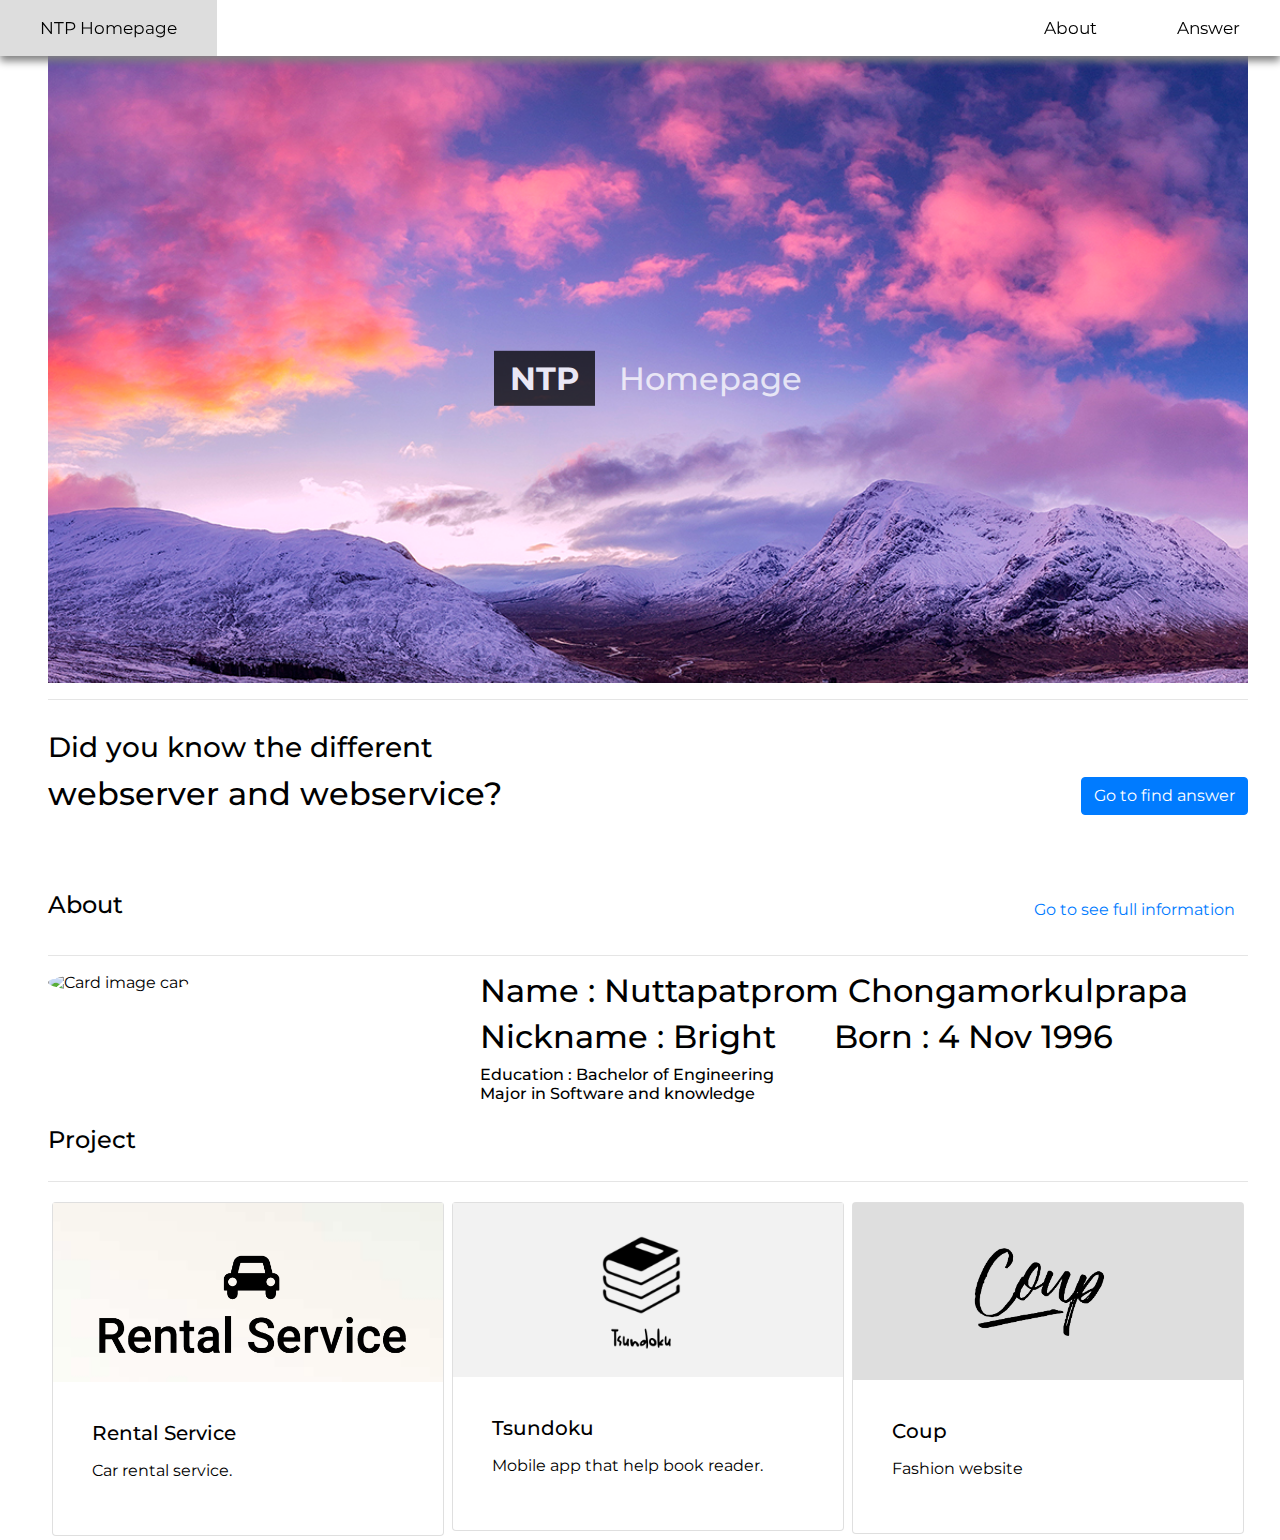
==== index.html @ 05c92454 "done" ====
<!DOCTYPE html>
<html>
<title>NTP Homepage</title>
<meta charset="UTF-8">
<meta name="viewport" content="width=device-width, initial-scale=1">
<link rel="stylesheet" type="text/css" href="homepage.css">
<link href="https://fonts.googleapis.com/css?family=Montserrat" rel="stylesheet">
<body>

<!-- Navbar (sit on top) -->

<!-- Header -->
<div class="topnav  b-flex justify-content-end">
    <a class="mr-auto" href="/index.html">NTP Homepage</a>
    <!-- <a href="/project.html">Project</a> -->
    <a href="/information.html">About</a>
    <a href="/answer.html">Answer</a>
</div>

<!-- Page content -->
<div class="content padding40pxside">
    <div class = "content-main-img bg-main b-flex justify-content-center parallax">
        <h1 class = "centered" >
            <span class = "text-title-main-img"><b class = "text-center">NTP</b></span>
            <span class = "text-title-sub-main-img">Homepage</span>
        </h1>
    </div>
    <hr>
    <div class = " line">
        <div class = "column-6 align-items-center  margin-bottom-55">
            <h2 class = "content-section" id = "answer">Did you know the different</h2>
            <h1> webserver and webservice?</h1>
        </div>
        <div class = "column-6  b-flex align-items-center justify-content-end">
            <a href="/answer.html" class="btn btn-primary">Go to find answer</a>            
        </div>
    </div>
    <!-- About Section -->
    <div class = " b-flex justify-content-between">
        <h3 class = "content-section" id = "about">About</h3>
        <div>
            <a href="/answer.html" class="btn content-section">Go to see full information</a>
        </div>
        
    </div>
    <hr>
    <div class = " line">
        <div class = "column-4">
            <div class = "">
                <img class="profile-image" src="./img/Profile_01.JPG" alt="Card image cap">
            </div>
        </div>
        <div class = "column-8  b-flex align-items-center padding2remside">
            <div class = "container">
                <div class = " line">
                    <div class = "column-12">
                        <h1>Name : Nuttapatprom Chongamorkulprapa</h1>
                    </div>
                </div>
                <div class = " line">
                    <div class = "column-6">
                        <h1>Nickname : Bright</h1>
                    </div>
                    <div class = "column-6">
                        <h1>Born : 4 Nov 1996</h1>
                    </div>
                </div>
                <div class = " line">
                    <div class = "column-6">
                        <h5>Education : Bachelor of Engineering<br>Major in Software and knowledge</h5>
                    </div>
                </div>
            </div>
        </div>
    </div>
    <!-- Project Section -->
    <div class = " b-flex justify-content-between">
        <h3 class = "content-section" id= "project">Project</h3>
        <div>
            <!-- <a href="/answer.html" class="btn content-section">Go to see all of Project</a> -->
        </div>
    </div>
    <hr>
    <div class = " line">
        <div class = "column-4">
            <div class="card">
                <img class="card-img-top" src="./img/RentalService.png" alt="Card image cap">
                <div class="card-block">
                    <h4 class="card-title">Rental Service</h4>
                    <p class="card-text">Car rental service.</p>
                    <!-- <a href="#" class="btn btn-primary">Go somewhere</a> -->
                </div>
            </div>
        </div>
        <div class = "column-4">
            <div class="card">
                <img class="card-img-top" src="./img/Tsundoku.png" alt="Card image cap">
                <div class="card-block">
                    <h4 class="card-title">Tsundoku</h4>
                    <p class="card-text">Mobile app that help book reader.</p>
                    <!-- <a href="#" class="btn btn-primary">Go somewhere</a> -->
                </div>
            </div>
        </div>
        <div class = "column-4">
            <div class="card">
                <img class="card-img-top" src="./img/Coup.png" alt="Card image cap">
                <div class="card-block">
                    <h4 class="card-title">Coup</h4>
                    <p class="card-text">Fashion website</p>
                    <!-- <a href="#" class="btn btn-primary">Go somewhere</a> -->
                </div>
            </div>
        </div>
    </div>
  
  
<!-- End page content -->
</div>

<!-- Footer -->
<footer class="">
  
</footer>
</body>
</html>
---- homepage.css ----
body, html{
    width: 100%;
    height: 100%;
    font-family: 'Montserrat', sans-serif;
}
img {
    vertical-align: middle;
    border-style: none;
}

*, ::after, ::before {
    box-sizing: border-box;
}

hr {
    margin-top: 1rem;
    margin-bottom: 1rem;
    border: 0;
    border-top: 1px solid rgba(0,0,0,.1);
}

a {
    color: #007bff;
    text-decoration: none;
    background-color: transparent;
    -webkit-text-decoration-skip: objects;
}


@media screen and (max-width: 1440px) {
    .content-section{
        margin-top: 15px !important;
    }
    .h1, h1 {
        font-size: 2rem !important;
    }
    
    .h2, h2 {
        font-size: 1.75rem !important;
    }
    
    .h3, h3 {
        font-size: 1.5rem !important;
    }
    
    .h4, h4 {
        font-size: 1.25rem !important;
    }
    
    .h5, h5 {
        font-size: 1rem !important;
    }
}

.btn {
    display: inline-block;
    font-weight: 400;
    text-align: center;
    white-space: nowrap;
    vertical-align: middle;
    -webkit-user-select: none;
    -moz-user-select: none;
    -ms-user-select: none;
    user-select: none;
    border: 1px solid transparent;
    padding: .375rem .75rem;
    font-size: 1rem;
    line-height: 1.5;
    border-radius: .25rem;
    transition: color .15s ease-in-out,background-color .15s ease-in-out,border-color .15s ease-in-out,box-shadow .15s ease-in-out;
}

.btn-primary {
    color: #fff;
    background-color: #007bff;
    border-color: #007bff;
}

.h1, .h2, .h3, .h4, .h5, .h6, h1, h2, h3, h4, h5, h6 {
    margin-bottom: .5rem;
    font-family: inherit;
    font-weight: 500;
    line-height: 1.2;
    color: inherit;
}

h1, h2, h3, h4, h5, h6 {
    margin-top: 0;
    margin-bottom: .5rem;
}

.h1, h1 {
    font-size: 2.5rem;
}

.h2, h2 {
    font-size: 2rem;
}

.h3, h3 {
    font-size: 1.75rem;
}

.h4, h4 {
    font-size: 1.5rem;
}

.h5, h5 {
    font-size: 1.25rem;
}

.b-flex {
    display: -webkit-box!important;
    display: -ms-flexbox!important;
    display: flex!important;
}

.justify-content-center {
    -webkit-box-pack: center!important;
    -ms-flex-pack: center!important;
    justify-content: center!important;
}

.justify-content-end {
    -webkit-box-pack: end!important;
    -ms-flex-pack: end!important;
    justify-content: flex-end!important;
}

.align-items-center {
    -webkit-box-align: center!important;
    -ms-flex-align: center!important;
    align-items: center!important;
}

.justify-content-between {
    -webkit-box-pack: justify!important;
    -ms-flex-pack: justify!important;
    justify-content: space-between!important;
}

.line {
    display: -webkit-box;
    display: -ms-flexbox;
    display: flex;
    -ms-flex-wrap: wrap;
    flex-wrap: wrap;
}

.column-4{
    -webkit-box-flex: 0;
    -ms-flex: 0 0 33.333333%;
    flex: 0 0 33.333333%;
    max-width: 33.333333%;
}

.column-6 {
    -webkit-box-flex: 0;
    -ms-flex: 0 0 50%;
    flex: 0 0 50%;
    max-width: 50%;
}

.column-8{
    -webkit-box-flex: 0;
    -ms-flex: 0 0 66.666667%;
    flex: 0 0 66.666667%;
    max-width: 66.666667%;
}

.column-12{
    -webkit-box-flex: 0;
    -ms-flex: 0 0 100%;
    flex: 0 0 100%;
    max-width: 100%;
}

/* Add a black background color to the top navigation */
.topnav {
    background-color: white;
    z-index: 1;
    width: 100%;
    position: fixed;
    overflow: hidden;
    box-shadow: 0px 5px 8px grey;
    top: 0px;
    left: 0px;
}

/* Style the links inside the navigation bar */
.topnav a {
    float: left;
    color: #f2f2f2;
    text-align: center;
    padding: 18px 40px;
    text-decoration: none;
    font-size: 17px;
}

.topnav a {
    color: black;
}

/* Change the color of links on hover */
.topnav a:hover {
    background-color: #ddd;
    color: black;
}

/* Add a color to the active/current link */
.topnav a.active {
    background-color: #4CAF50;
    color: white;
    
}

.mr-auto, .mx-auto {
    margin-right: auto!important;
}

.content{
    width: 100%;
    height: 100%;
}

.content-main-img{
    /* height: 50%; */
    position: relative;
    text-align: center;
}

.padding40pxside{
    padding-right: 40px;
    padding-left: 40px;
}

.centered {
    position: absolute;
    opacity: 0.75;
    top: 55%;
    left: 50%;
    transform: translate(-50%, -50%);
}
.bg-main{
    width: 100%;
    height: 75%;
    background-image: url('../img/bg-main.jpg');
}

.text-title-main-img{
    padding: 8px 16px !important;
    color: #fff!important;
    background-color: #000!important;
    margin-right: 15px;
}

.text-title-sub-main-img{
    color: #fff!important;
}

.content-section{
    margin-top: 70px;
    margin-bottom:10px;
}

.margin-bottom-55{
    margin-bottom: 55px;
}
.card-block{
    padding: 10%;
}
.card{
    margin: 1%;
    position: relative;
    display: -webkit-box;
    display: -ms-flexbox;
    display: flex;
    -webkit-box-orient: vertical;
    -webkit-box-direction: normal;
    -ms-flex-direction: column;
    flex-direction: column;
    min-width: 0;
    word-wrap: break-word;
    background-color: #fff;
    background-clip: border-box;
    border: 1px solid rgba(0,0,0,.125);
    border-radius: .25rem;
}
.card-img-top{
    width: 100%;
}
.profile-image{
    width: 100%;
    border-radius: 50%; 
}
.half{
    width: 50%;
}
.quarter{
    width: 25%;   
}
.right {
    position: absolute;
    right: 0px;
}
.padding2remside{
    padding: 0px 2rem;
}

.parallax { 
    /* Create the parallax scrolling effect */
    background-attachment: fixed;
    background-position: center;
    background-repeat: no-repeat;
    background-size: cover;
}

.bg-answer-1{
    width: 100%;
    height: 100%;
    background-image: url('../img/bg-answer-1.jpg');
    opacity: 0.85;
}

.bg-answer-2{
    width: 100%;
    height: 100%;
    background-image: url('../img/bg-answer-2.jpg');
    opacity: 0.85;
}

.bg-information-1{
    width: 100%;
    height: 100%;
    background-image: url('../img/bg-information-1.jpg');
}

.bg-information-2{
    width: 100%;
    height: 50%;
    background: bisque;
}

.bg-information-3{
    width: 100%;
    height: 50%;
    background: rgb(126, 195, 255);
}

.bg-information-4{
    width: 100%;
    height: 50%;
    background: rgb(255, 141, 141);
}

.answer-main-text{
    font-size: 3rem !important;
    text-align: center;
    opacity: 1 !important;
    color: #fff!important;
}

.information-main-text{
    font-size: 8rem !important;
    text-align: center;
    opacity: 1 !important;
    color: #fff!important;
}

.server-image{
    width: 100%;
}

.padding10per{
    padding: 3% 5%;
}

.hobbies-img{
    width: 100%
}

.interested-img{
    width: 100%;
}

.life-goal-img{
    width: 100%;
}

.centered-left {
    position: absolute;
    top: 55%;
    left: 20%;
    transform: translate(-50%, -50%);
}
.centered-right {
    position: absolute;
    top: 55%;
    right: 10%;
    transform: translate(-50%, -50%);
}
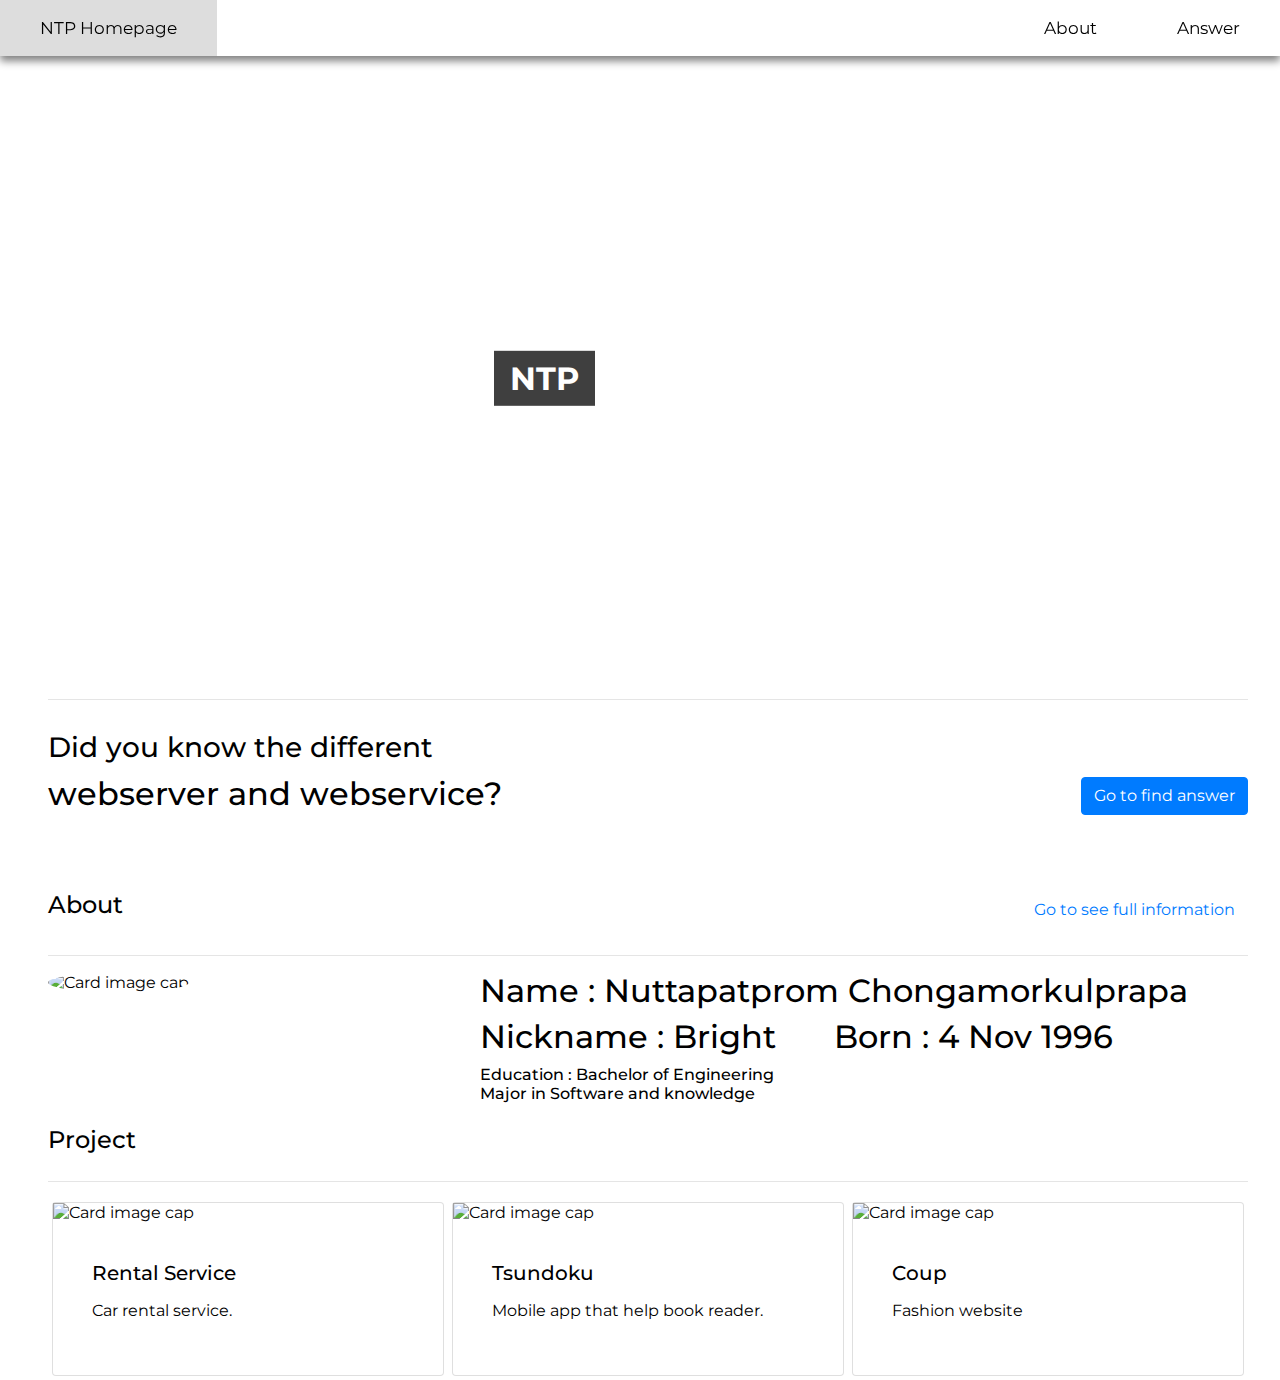
==== commit d1ddaf1b: "change all path" ====
--- a/index.html
+++ b/index.html
@@ -11,10 +11,10 @@
 
 <!-- Header -->
 <div class="topnav  b-flex justify-content-end">
-    <a class="mr-auto" href="/index.html">NTP Homepage</a>
+    <a class="mr-auto" href="index.html">NTP Homepage</a>
     <!-- <a href="/project.html">Project</a> -->
-    <a href="/information.html">About</a>
-    <a href="/answer.html">Answer</a>
+    <a href="information.html">About</a>
+    <a href="answer.html">Answer</a>
 </div>
 
 <!-- Page content -->
@@ -32,14 +32,14 @@
             <h1> webserver and webservice?</h1>
         </div>
         <div class = "column-6  b-flex align-items-center justify-content-end">
-            <a href="/answer.html" class="btn btn-primary">Go to find answer</a>            
+            <a href="answer.html" class="btn btn-primary">Go to find answer</a>            
         </div>
     </div>
     <!-- About Section -->
     <div class = " b-flex justify-content-between">
         <h3 class = "content-section" id = "about">About</h3>
         <div>
-            <a href="/answer.html" class="btn content-section">Go to see full information</a>
+            <a href="answer.html" class="btn content-section">Go to see full information</a>
         </div>
         
     </div>
@@ -47,7 +47,7 @@
     <div class = " line">
         <div class = "column-4">
             <div class = "">
-                <img class="profile-image" src="./img/Profile_01.JPG" alt="Card image cap">
+                <img class="profile-image" src="Profile_01.JPG" alt="Card image cap">
             </div>
         </div>
         <div class = "column-8  b-flex align-items-center padding2remside">
@@ -84,7 +84,7 @@
     <div class = " line">
         <div class = "column-4">
             <div class="card">
-                <img class="card-img-top" src="./img/RentalService.png" alt="Card image cap">
+                <img class="card-img-top" src="RentalService.png" alt="Card image cap">
                 <div class="card-block">
                     <h4 class="card-title">Rental Service</h4>
                     <p class="card-text">Car rental service.</p>
@@ -94,7 +94,7 @@
         </div>
         <div class = "column-4">
             <div class="card">
-                <img class="card-img-top" src="./img/Tsundoku.png" alt="Card image cap">
+                <img class="card-img-top" src="Tsundoku.png" alt="Card image cap">
                 <div class="card-block">
                     <h4 class="card-title">Tsundoku</h4>
                     <p class="card-text">Mobile app that help book reader.</p>
@@ -104,7 +104,7 @@
         </div>
         <div class = "column-4">
             <div class="card">
-                <img class="card-img-top" src="./img/Coup.png" alt="Card image cap">
+                <img class="card-img-top" src="Coup.png" alt="Card image cap">
                 <div class="card-block">
                     <h4 class="card-title">Coup</h4>
                     <p class="card-text">Fashion website</p>
--- a/homepage.css
+++ b/homepage.css
@@ -244,7 +244,7 @@
 .bg-main{
     width: 100%;
     height: 75%;
-    background-image: url('../img/bg-main.jpg');
+    background-image: url('bg-main.jpg');
 }
 
 .text-title-main-img{
@@ -318,21 +318,21 @@
 .bg-answer-1{
     width: 100%;
     height: 100%;
-    background-image: url('../img/bg-answer-1.jpg');
+    background-image: url('bg-answer-1.jpg');
     opacity: 0.85;
 }
 
 .bg-answer-2{
     width: 100%;
     height: 100%;
-    background-image: url('../img/bg-answer-2.jpg');
+    background-image: url('bg-answer-2.jpg');
     opacity: 0.85;
 }
 
 .bg-information-1{
     width: 100%;
     height: 100%;
-    background-image: url('../img/bg-information-1.jpg');
+    background-image: url('bg-information-1.jpg');
 }
 
 .bg-information-2{
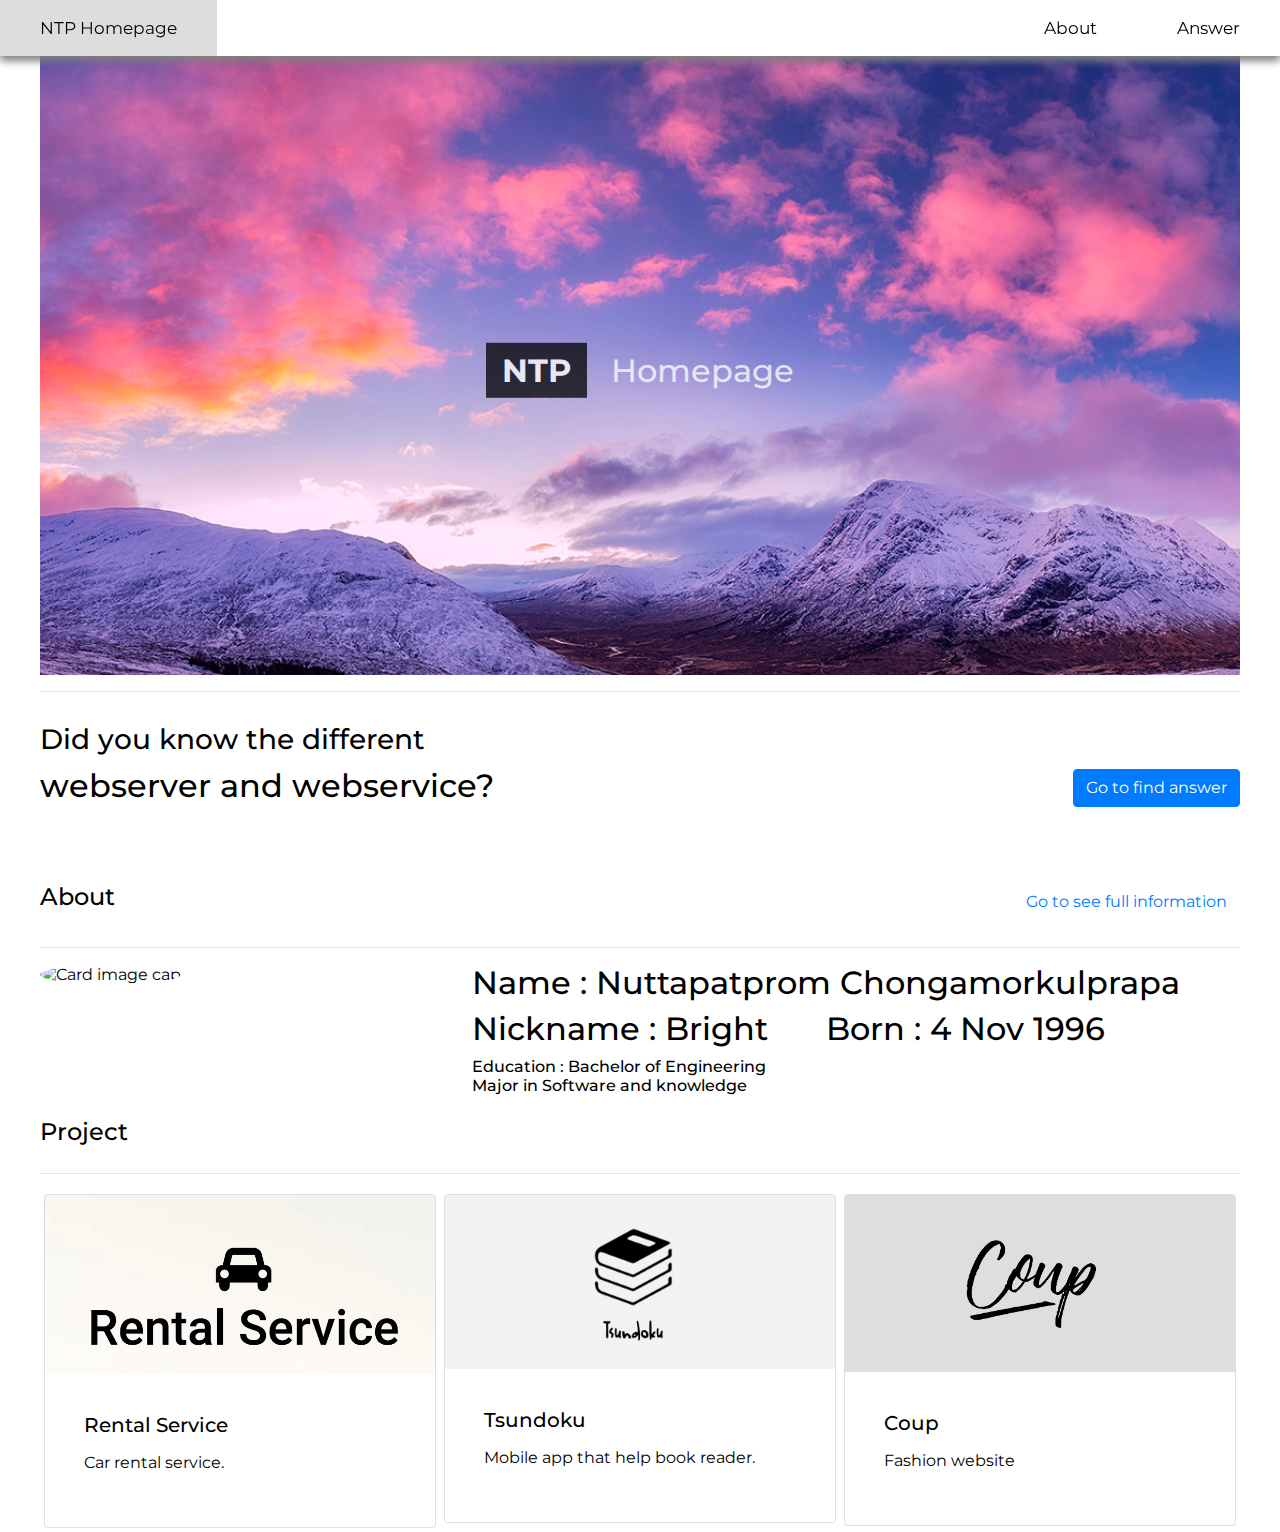
==== commit 2e7461d3: "edit source" ====
--- a/index.html
+++ b/index.html
@@ -39,7 +39,7 @@
     <div class = " b-flex justify-content-between">
         <h3 class = "content-section" id = "about">About</h3>
         <div>
-            <a href="answer.html" class="btn content-section">Go to see full information</a>
+            <a href="information.html" class="btn content-section">Go to see full information</a>
         </div>
         
     </div>
@@ -47,7 +47,7 @@
     <div class = " line">
         <div class = "column-4">
             <div class = "">
-                <img class="profile-image" src="Profile_01.JPG" alt="Card image cap">
+                <img class="profile-image" src="https://github.com/ntpbright/Web-app-Homepage/blob/master/Profile_01.jpg?raw=true" alt="Card image cap">
             </div>
         </div>
         <div class = "column-8  b-flex align-items-center padding2remside">
--- a/homepage.css
+++ b/homepage.css
@@ -2,6 +2,7 @@
     width: 100%;
     height: 100%;
     font-family: 'Montserrat', sans-serif;
+    margin: 0px !important;
 }
 img {
     vertical-align: middle;
